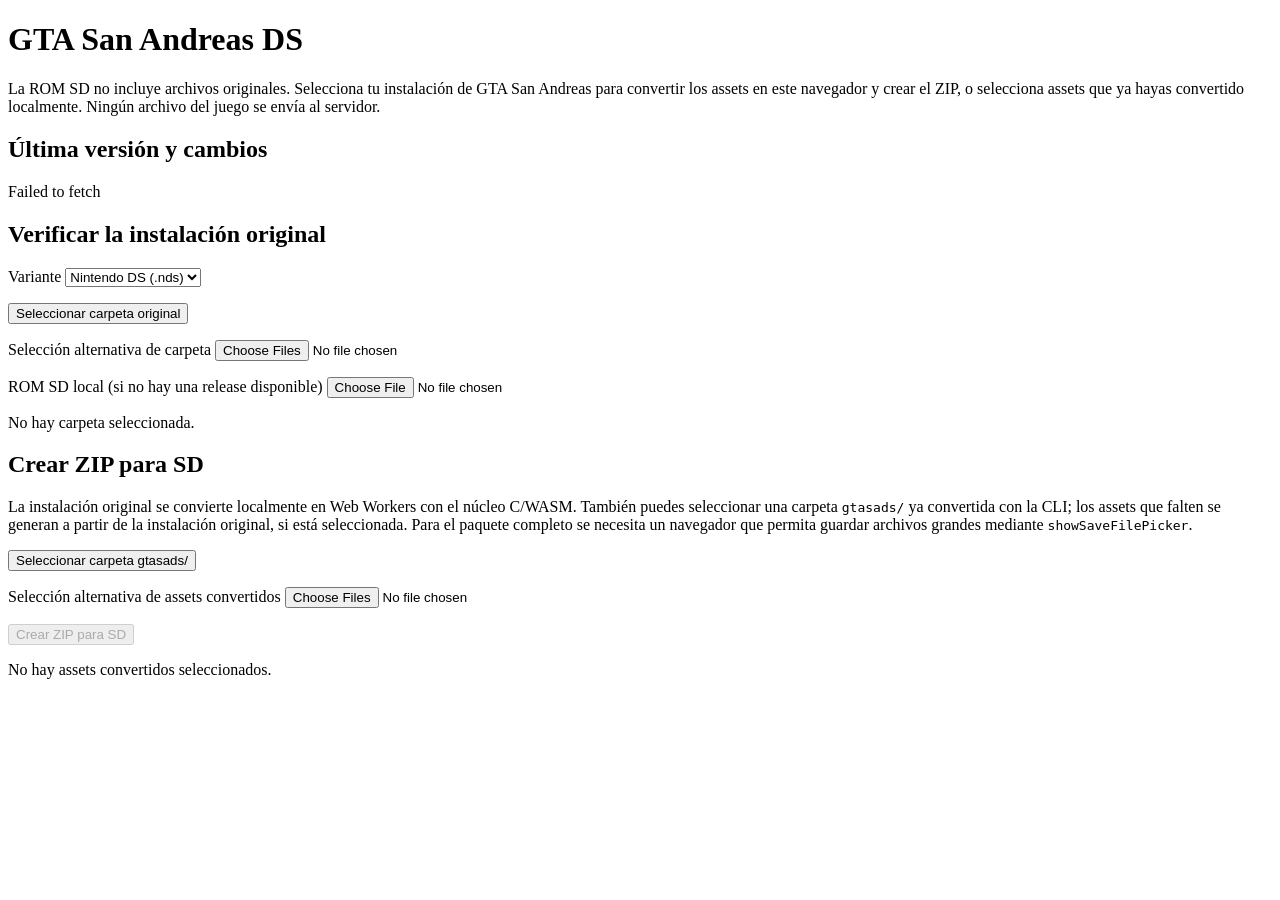
==== web/index.html @ a48aa5c3 "feat: enable local SD installation without distributing game assets Share portable native and browse" ====
<!doctype html>
<html lang="es">
<meta charset="utf-8">
<meta name="viewport" content="width=device-width,initial-scale=1">
<title>GTA San Andreas DS — instalador local</title>
<main>
    <h1>GTA San Andreas DS</h1>
    <p>La ROM SD no incluye archivos originales. Selecciona tu instalación de GTA San Andreas para convertir los assets en este navegador y crear el ZIP, o selecciona assets que ya hayas convertido localmente. Ningún archivo del juego se envía al servidor.</p>
    <section aria-labelledby="release-title">
        <h2 id="release-title">Última versión y cambios</h2>
        <p id="release" role="status">Consultando releases…</p>
        <p><a id="release-rom" hidden>Descargar ROM de GitHub</a></p>
        <pre id="changelog"></pre>
    </section>
    <section aria-labelledby="install-title">
        <h2 id="install-title">Verificar la instalación original</h2>
        <label>Variante
            <select id="variant">
                <option value="nds">Nintendo DS (.nds)</option>
                <option value="dsi">Nintendo DSi (.dsi)</option>
            </select>
        </label>
        <p><button id="directory" type="button">Seleccionar carpeta original</button></p>
        <label>Selección alternativa de carpeta
            <input id="folder" type="file" webkitdirectory multiple>
        </label>
        <p><label>ROM SD local (si no hay una release disponible)
            <input id="rom" type="file" accept=".nds,.dsi">
        </label></p>
        <p id="folder-status" role="status">No hay carpeta seleccionada.</p>
    </section>
    <section aria-labelledby="package-title">
        <h2 id="package-title">Crear ZIP para SD</h2>
        <p>La instalación original se convierte localmente en Web Workers con el núcleo C/WASM. También puedes seleccionar una carpeta <code>gtasads/</code> ya convertida con la CLI; los assets que falten se generan a partir de la instalación original, si está seleccionada. Para el paquete completo se necesita un navegador que permita guardar archivos grandes mediante <code>showSaveFilePicker</code>.</p>
        <p><button id="converted-directory" type="button">Seleccionar carpeta gtasads/</button></p>
        <label>Selección alternativa de assets convertidos
            <input id="converted" type="file" webkitdirectory multiple>
        </label>
        <p><button id="export" type="button" disabled>Crear ZIP para SD</button></p>
        <p id="package-status" role="status">No hay assets convertidos seleccionados.</p>
    </section>
</main>
<script type="module" src="./installer.mjs"></script>
</html>
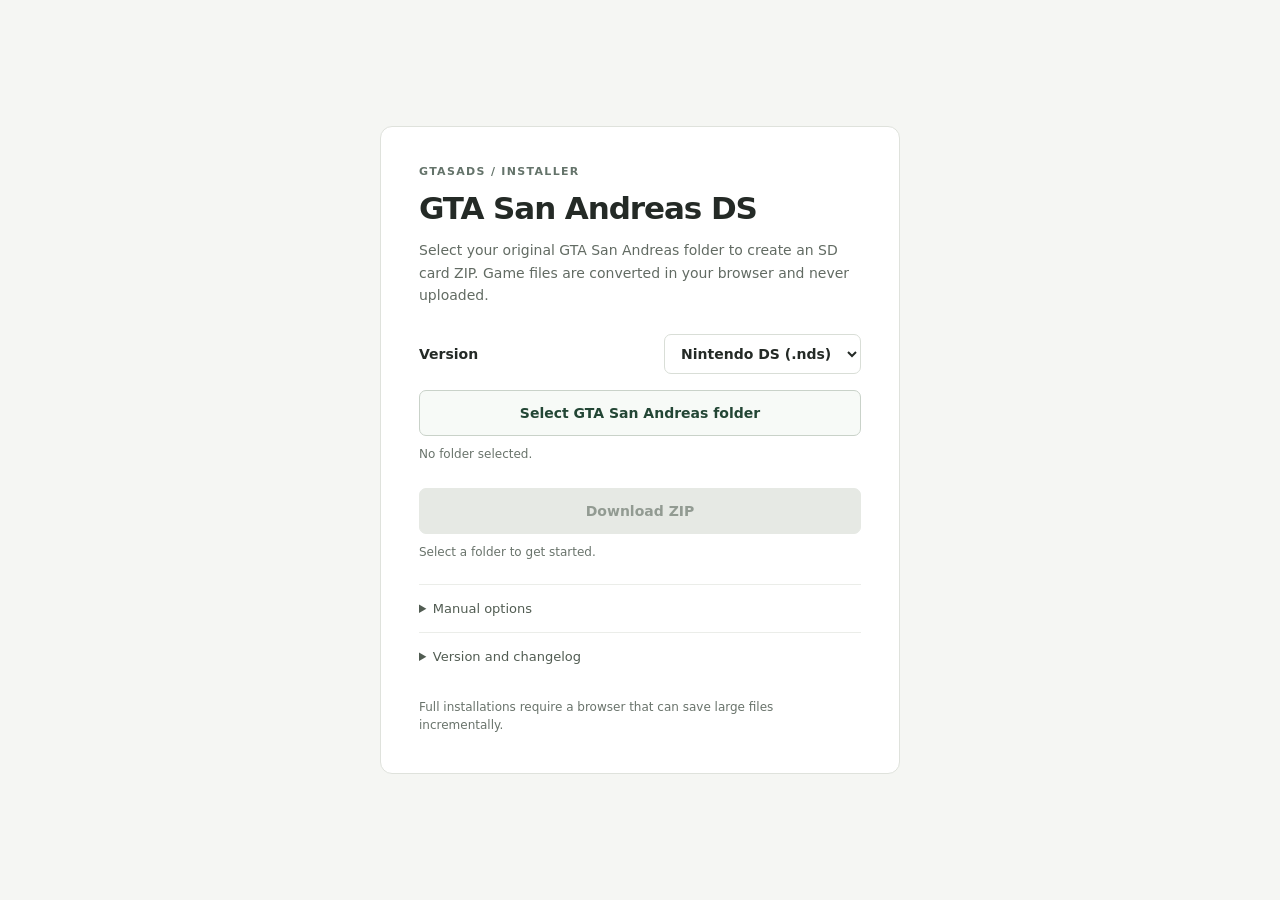
==== commit 39bf535b: "feat: make the local installer clear and English-only Keep the folder-to-ZIP flow focused while pres" ====
--- a/web/index.html
+++ b/web/index.html
@@ -1,44 +1,59 @@
 <!doctype html>
-<html lang="es">
-<meta charset="utf-8">
-<meta name="viewport" content="width=device-width,initial-scale=1">
-<title>GTA San Andreas DS — instalador local</title>
-<main>
-    <h1>GTA San Andreas DS</h1>
-    <p>La ROM SD no incluye archivos originales. Selecciona tu instalación de GTA San Andreas para convertir los assets en este navegador y crear el ZIP, o selecciona assets que ya hayas convertido localmente. Ningún archivo del juego se envía al servidor.</p>
-    <section aria-labelledby="release-title">
-        <h2 id="release-title">Última versión y cambios</h2>
-        <p id="release" role="status">Consultando releases…</p>
-        <p><a id="release-rom" hidden>Descargar ROM de GitHub</a></p>
-        <pre id="changelog"></pre>
-    </section>
-    <section aria-labelledby="install-title">
-        <h2 id="install-title">Verificar la instalación original</h2>
-        <label>Variante
-            <select id="variant">
-                <option value="nds">Nintendo DS (.nds)</option>
-                <option value="dsi">Nintendo DSi (.dsi)</option>
-            </select>
-        </label>
-        <p><button id="directory" type="button">Seleccionar carpeta original</button></p>
-        <label>Selección alternativa de carpeta
-            <input id="folder" type="file" webkitdirectory multiple>
-        </label>
-        <p><label>ROM SD local (si no hay una release disponible)
+<html lang="en">
+<head>
+    <meta charset="utf-8">
+    <meta name="viewport" content="width=device-width,initial-scale=1">
+    <meta name="theme-color" content="#f5f6f3">
+    <title>GTA San Andreas DS — Installer</title>
+    <link rel="stylesheet" href="./style.css">
+</head>
+<body>
+<main class="installer">
+    <header>
+        <p class="eyebrow">GTASADS / INSTALLER</p>
+        <h1>GTA San Andreas DS</h1>
+        <p class="intro">Select your original GTA San Andreas folder to create an SD card ZIP. Game files are converted in your browser and never uploaded.</p>
+    </header>
+
+    <div class="variant-row">
+        <label for="variant">Version</label>
+        <select id="variant">
+            <option value="nds">Nintendo DS (.nds)</option>
+            <option value="dsi">Nintendo DSi (.dsi)</option>
+        </select>
+    </div>
+
+    <button id="directory" class="folder-button" type="button">Select GTA San Andreas folder</button>
+    <input id="folder" type="file" webkitdirectory multiple hidden>
+    <p id="folder-status" class="status" role="status">No folder selected.</p>
+
+    <button id="export" class="download-button" type="button" disabled>Download ZIP</button>
+    <div id="progress-panel" class="progress-panel" hidden>
+        <progress id="progress" aria-label="Current step progress"></progress>
+    </div>
+    <p id="package-status" class="status" role="status">Select a folder to get started.</p>
+
+    <details id="manual-options" class="extras">
+        <summary>Manual options</summary>
+        <div class="extra-content">
+            <label for="rom">Local SD ROM, if none is available in the release</label>
             <input id="rom" type="file" accept=".nds,.dsi">
-        </label></p>
-        <p id="folder-status" role="status">No hay carpeta seleccionada.</p>
-    </section>
-    <section aria-labelledby="package-title">
-        <h2 id="package-title">Crear ZIP para SD</h2>
-        <p>La instalación original se convierte localmente en Web Workers con el núcleo C/WASM. También puedes seleccionar una carpeta <code>gtasads/</code> ya convertida con la CLI; los assets que falten se generan a partir de la instalación original, si está seleccionada. Para el paquete completo se necesita un navegador que permita guardar archivos grandes mediante <code>showSaveFilePicker</code>.</p>
-        <p><button id="converted-directory" type="button">Seleccionar carpeta gtasads/</button></p>
-        <label>Selección alternativa de assets convertidos
-            <input id="converted" type="file" webkitdirectory multiple>
-        </label>
-        <p><button id="export" type="button" disabled>Crear ZIP para SD</button></p>
-        <p id="package-status" role="status">No hay assets convertidos seleccionados.</p>
-    </section>
+            <button id="converted-directory" class="secondary-button" type="button">Select converted assets</button>
+            <input id="converted" type="file" webkitdirectory multiple hidden>
+            <p class="hint">You can also combine a <code>gtasads/</code> folder generated by the CLI with your original files.</p>
+        </div>
+    </details>
+
+    <details class="extras">
+        <summary>Version and changelog</summary>
+        <div class="extra-content">
+            <p id="release" role="status">Checking releases…</p>
+            <a id="release-rom" hidden>Download ROM from GitHub</a>
+            <pre id="changelog"></pre>
+        </div>
+    </details>
+    <p class="footnote">Full installations require a browser that can save large files incrementally.</p>
 </main>
 <script type="module" src="./installer.mjs"></script>
+</body>
 </html>
--- a/web/style.css
+++ b/web/style.css
@@ -0,0 +1,248 @@
+:root {
+    color-scheme: light;
+    font-family: system-ui, -apple-system, BlinkMacSystemFont, "Segoe UI", sans-serif;
+    color: #242a26;
+    background: #f5f6f3;
+}
+
+* {
+    box-sizing: border-box;
+}
+
+body {
+    min-height: 100dvh;
+    margin: 0;
+    display: grid;
+    place-items: center;
+    padding: 24px;
+}
+
+.installer {
+    width: min(100%, 520px);
+    padding: 38px;
+    border: 1px solid #dfe2dc;
+    border-radius: 12px;
+    background: #fff;
+}
+
+.eyebrow {
+    margin: 0 0 12px;
+    color: #64736a;
+    font-size: 11px;
+    font-weight: 700;
+    letter-spacing: .12em;
+}
+
+h1 {
+    margin: 0;
+    font-size: clamp(25px, 5vw, 31px);
+    font-weight: 650;
+    letter-spacing: -.035em;
+    line-height: 1.2;
+}
+
+.intro {
+    margin: 12px 0 28px;
+    color: #626b63;
+    font-size: 14px;
+    line-height: 1.6;
+}
+
+.variant-row {
+    display: flex;
+    align-items: center;
+    justify-content: space-between;
+    gap: 12px;
+    margin-bottom: 16px;
+    font-size: 14px;
+    font-weight: 600;
+}
+
+select, button, input {
+    font: inherit;
+}
+
+select {
+    max-width: 70%;
+    min-height: 40px;
+    padding: 8px 12px;
+    border: 1px solid #d9ded7;
+    border-radius: 7px;
+    color: inherit;
+    background: #fff;
+}
+
+button {
+    cursor: pointer;
+    border-radius: 7px;
+}
+
+button:focus-visible, select:focus-visible, input:focus-visible, summary:focus-visible, a:focus-visible {
+    outline: 2px solid #477c5f;
+    outline-offset: 3px;
+}
+
+.folder-button, .download-button {
+    display: block;
+    width: 100%;
+    min-height: 46px;
+    padding: 10px 16px;
+    font-size: 14px;
+    font-weight: 600;
+}
+
+.folder-button {
+    border: 1px solid #c9d2c9;
+    color: #234635;
+    background: #f7faf7;
+}
+
+.folder-button:hover {
+    background: #edf4ed;
+}
+
+.download-button {
+    margin-top: 24px;
+    border: 1px solid #254532;
+    color: #fff;
+    background: #254532;
+}
+
+.download-button:hover:not(:disabled) {
+    background: #345d42;
+}
+
+.download-button:disabled {
+    cursor: not-allowed;
+    border-color: #e6e9e4;
+    color: #929b92;
+    background: #e6e9e4;
+}
+
+.status, .hint, .footnote {
+    color: #69736b;
+    font-size: 12px;
+    line-height: 1.55;
+}
+
+.status {
+    margin: 9px 0 0;
+    overflow-wrap: anywhere;
+}
+
+.progress-panel {
+    margin-top: 18px;
+}
+
+progress {
+    display: block;
+    width: 100%;
+    height: 7px;
+    overflow: hidden;
+    border: 0;
+    border-radius: 8px;
+    accent-color: #38694b;
+}
+
+progress::-webkit-progress-bar {
+    border-radius: 8px;
+    background: #e8eee8;
+}
+
+progress::-webkit-progress-value {
+    border-radius: 8px;
+    background: #38694b;
+}
+
+progress::-moz-progress-bar {
+    border-radius: 8px;
+    background: #38694b;
+}
+
+.extras {
+    margin-top: 22px;
+    border-top: 1px solid #ebede9;
+    color: #515c52;
+    font-size: 13px;
+}
+
+.extras + .extras {
+    margin-top: 0;
+}
+
+summary {
+    padding: 16px 0;
+    cursor: pointer;
+}
+
+.extra-content {
+    padding-bottom: 18px;
+}
+
+.extra-content label, .extra-content input:not([hidden]) {
+    display: block;
+}
+
+.extra-content input {
+    max-width: 100%;
+    margin: 8px 0 18px;
+    font-size: 12px;
+}
+
+.secondary-button {
+    padding: 9px 12px;
+    border: 1px solid #cbd3ca;
+    color: #264735;
+    background: #fff;
+    font-size: 12px;
+}
+
+.secondary-button:hover {
+    background: #f3f7f3;
+}
+
+.hint {
+    margin: 12px 0 0;
+}
+
+.extra-content p:first-child {
+    margin-top: 0;
+}
+
+.extra-content a {
+    color: #2e6241;
+}
+
+pre {
+    max-height: 220px;
+    overflow: auto;
+    white-space: pre-wrap;
+    overflow-wrap: anywhere;
+    font: inherit;
+    line-height: 1.5;
+}
+
+pre:empty {
+    display: none;
+}
+
+.footnote {
+    margin: 18px 0 0;
+}
+
+@media (max-width: 560px) {
+    body {
+        padding: 16px;
+    }
+    .installer {
+        padding: 27px 22px;
+    }
+    .variant-row {
+        align-items: flex-start;
+        flex-direction: column;
+    }
+    select {
+        width: 100%;
+        max-width: none;
+    }
+}
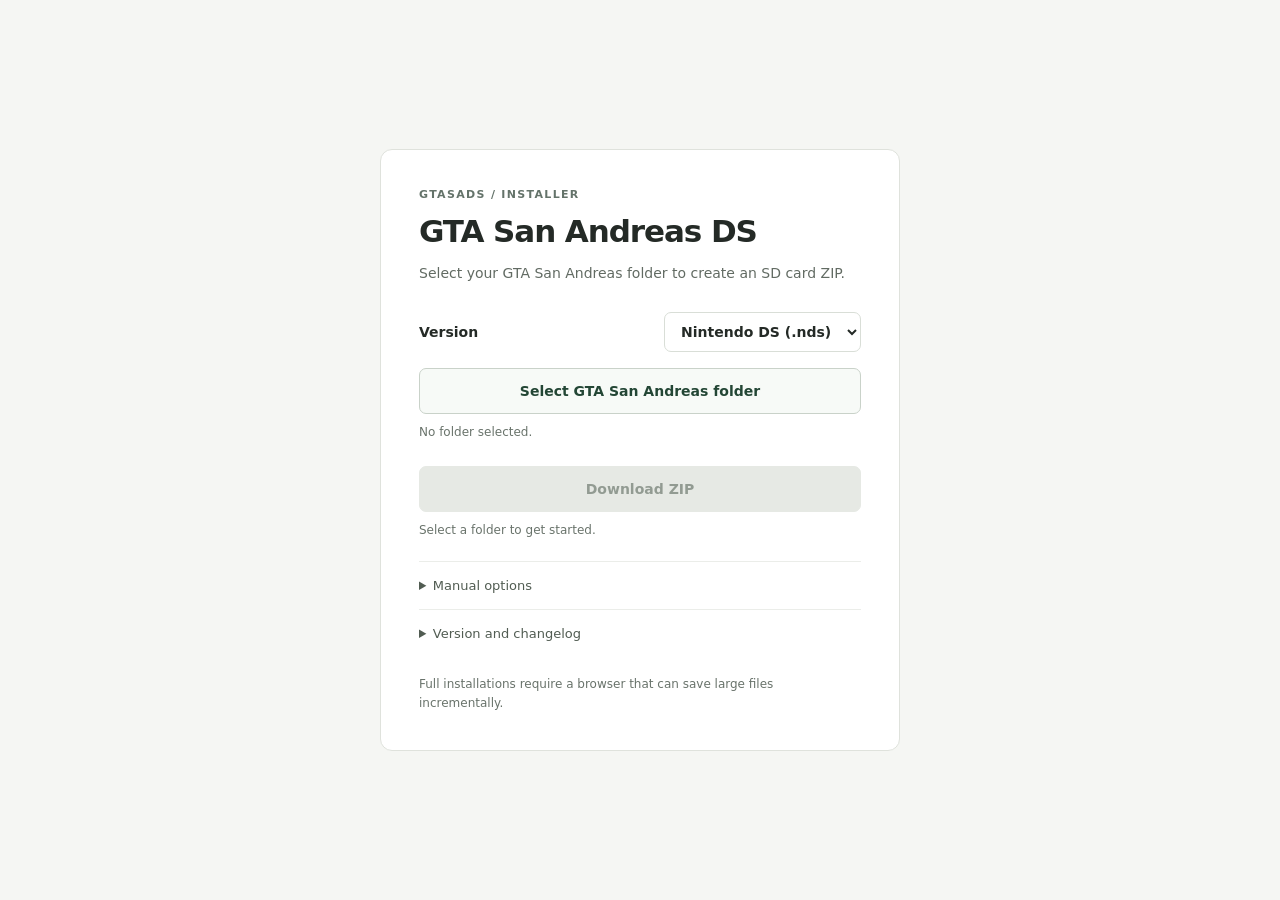
==== commit 82290b71: "feat: make asset installation independent of Python Share the portable conversion core between Makef" ====
--- a/web/index.html
+++ b/web/index.html
@@ -12,7 +12,7 @@
     <header>
         <p class="eyebrow">GTASADS / INSTALLER</p>
         <h1>GTA San Andreas DS</h1>
-        <p class="intro">Select your original GTA San Andreas folder to create an SD card ZIP. Game files are converted in your browser and never uploaded.</p>
+        <p class="intro">Select your GTA San Andreas folder to create an SD card ZIP.</p>
     </header>
 
     <div class="variant-row">
@@ -26,10 +26,15 @@
     <button id="directory" class="folder-button" type="button">Select GTA San Andreas folder</button>
     <input id="folder" type="file" webkitdirectory multiple hidden>
     <p id="folder-status" class="status" role="status">No folder selected.</p>
+    <button id="handling-button" class="secondary-button" type="button" hidden>Select missing data/handling.cfg</button>
+    <input id="handling" type="file" accept=".cfg" hidden>
 
     <button id="export" class="download-button" type="button" disabled>Download ZIP</button>
     <div id="progress-panel" class="progress-panel" hidden>
+        <div class="progress-caption">Current task</div>
         <progress id="progress" aria-label="Current step progress"></progress>
+        <div class="progress-caption"><span>Total</span><span id="total-percent">0%</span></div>
+        <progress id="total-progress" aria-label="Overall progress" max="1" value="0"></progress>
     </div>
     <p id="package-status" class="status" role="status">Select a folder to get started.</p>
 
--- a/web/style.css
+++ b/web/style.css
@@ -134,6 +134,19 @@
     margin-top: 18px;
 }
 
+.progress-caption {
+    display: flex;
+    justify-content: space-between;
+    margin-bottom: 7px;
+    color: #515c52;
+    font-size: 12px;
+    font-weight: 600;
+}
+
+progress + .progress-caption {
+    margin-top: 16px;
+}
+
 progress {
     display: block;
     width: 100%;
